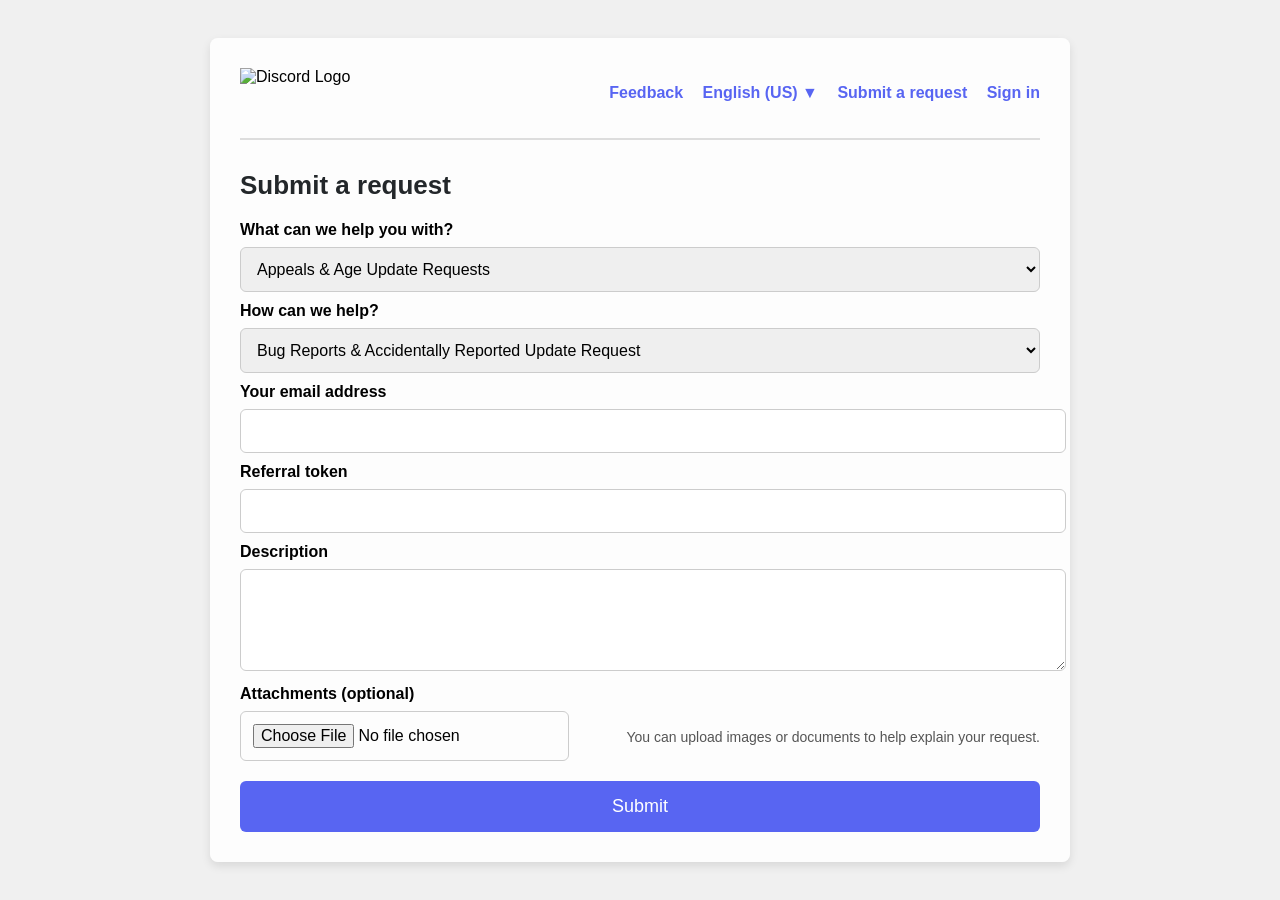
==== index.html @ 376106f7 "Update and rename Submit-Requests.new.html to index.html" ====
<!DOCTYPE html>
<html lang="en">

<head>
    <meta charset="UTF-8">
    <meta name="viewport" content="width=device-width, initial-scale=1.0">
    <title>Submit a Request</title>
    <link rel="icon" type="image/png" href="https://support.discord.com/hc/user_images/PRywUXcqg0v5DD6s7C3LyQ.jpeg">
    <style>
        body {
            font-family: Arial, sans-serif;
            margin: 0;
            padding: 0;
            display: flex;
            justify-content: center;
            align-items: center;
            height: 100vh;
            background-color: #f0f0f0;
        }

        .container {
            max-width: 800px;
            width: 100%;
            background: rgba(255, 255, 255, 0.9);
            padding: 30px;
            border-radius: 8px;
            box-shadow: 0px 4px 10px rgba(0, 0, 0, 0.1);
            overflow: hidden;
        }

        .header {
            display: flex;
            justify-content: space-between;
            align-items: center;
            border-bottom: 2px solid #ddd;
            padding-bottom: 20px;
            margin-bottom: 30px;
        }

        .header img {
            height: 50px;
            width: auto;
        }

        .nav a {
            margin-left: 15px;
            text-decoration: none;
            color: #5865F2;
            font-weight: bold;
        }

        .nav a:hover {
            text-decoration: underline;
        }

        .dropdown {
            position: relative;
            display: inline-block;
        }

        .dropdown-content {
            display: none;
            position: absolute;
            background-color: white;
            min-width: 160px;
            box-shadow: 0px 4px 10px rgba(0, 0, 0, 0.1);
            z-index: 1;
        }

        .dropdown-content a {
            color: black;
            padding: 10px;
            display: block;
            text-decoration: none;
        }

        .dropdown-content a:hover {
            background-color: #f1f1f1;
        }

        .dropdown:hover .dropdown-content {
            display: block;
        }

        h2 {
            font-size: 26px;
            color: #23272a;
            margin-bottom: 20px;
        }

        label {
            display: block;
            font-weight: bold;
            margin-top: 10px;
        }

        select, input, textarea, button {
            width: 100%;
            padding: 12px;
            margin-top: 8px;
            border: 1px solid #ccc;
            border-radius: 6px;
            font-size: 16px;
        }

        button {
            background-color: #5865F2;
            color: white;
            font-size: 18px;
            cursor: pointer;
            border: none;
            margin-top: 20px;
            padding: 15px;
        }

        button:hover {
            background-color: #4752c4;
        }

        .file-input-wrapper {
            display: flex;
            align-items: center;
            justify-content: space-between;
        }

        .file-input-wrapper input[type="file"] {
            width: auto;
        }

        .file-input-wrapper label {
            display: inline-block;
            margin-right: 10px;
        }

        .help-text {
            font-size: 14px;
            color: #555;
            margin-top: 10px;
        }
    </style>
    <script>
        const translations = {
            "en": {
                "submit_request": "Submit a request",
                "help_with": "What can we help you with?",
                "email": "Your email address",
                "help_type": "How can we help?",
                "referral_token": "Referral token",
                "description": "Description",
                "attachments": "Attachments (optional)",
                "submit": "Submit"
            },
            "es": {
                "submit_request": "Enviar una solicitud",
                "help_with": "¿En qué podemos ayudarte?",
                "email": "Tu dirección de correo electrónico",
                "help_type": "¿Cómo podemos ayudar?",
                "referral_token": "Token de referencia",
                "description": "Descripción",
                "attachments": "Archivos adjuntos (opcional)",
                "submit": "Enviar"
            },
            "fr": {
                "submit_request": "Soumettre une demande",
                "help_with": "Comment pouvons-nous vous aider?",
                "email": "Votre adresse e-mail",
                "help_type": "Comment pouvons-nous aider?",
                "referral_token": "Jeton de référence",
                "description": "Description",
                "attachments": "Pièces jointes (facultatif)",
                "submit": "Soumettre"
            },
            "zh": {
                "submit_request": "提交请求",
                "help_with": "我们能帮您什么？",
                "email": "您的电子邮件地址",
                "help_type": "我们如何帮助您？",
                "referral_token": "推荐令牌",
                "description": "描述",
                "attachments": "附件（可选）",
                "submit": "提交"
            }
        };

        function changeLanguage(lang) {
            document.getElementById("submit_request").innerText = translations[lang].submit_request;
            document.getElementById("help_with").innerText = translations[lang].help_with;
            document.getElementById("email_label").innerText = translations[lang].email;
            document.getElementById("referral_token").innerText = translations[lang].referral_token;
            document.getElementById("description_label").innerText = translations[lang].description;
            document.getElementById("attachments_label").innerText = translations[lang].attachments;
            document.getElementById("submit_button").innerText = translations[lang].submit;
        }
    </script>
</head>

<body>
    <div class="container">
        <div class="header">
            <img src="https://1000logos.net/wp-content/uploads/2021/06/Discord-logo.png" alt="Discord Logo">
            <div class="nav">
                <a href="https://support.discord.com/hc/en-us/articles/213490807-Where-can-I-submit-Feature-Requests-Feedback-and-Suggestions">Feedback</a>
                <div class="dropdown">
                    <a href="#">English (US) ▼</a>
                    <div class="dropdown-content">
                        <a href="#" onclick="changeLanguage('en')">English (US)</a>
                        <a href="#" onclick="changeLanguage('es')">Español</a>
                        <a href="#" onclick="changeLanguage('fr')">Français</a>
                        <a href="#" onclick="changeLanguage('zh')">简体中文</a>
                    </div>
                </div>
                <a href="https://support.discord.com/hc/en-us/requests/new">Submit a request</a>
                <a href="https://discord.com/login">Sign in</a>
            </div>
        </div>

        <h2 id="submit_request">Submit a request</h2>

        <form action="#" method="post">
            <label id="help_with" for="request-type">What can we help you with?</label>
            <select id="request-type" name="request-type">
                <option value="appeals">Appeals & Age Update Requests</option>
                <option value="account">Hacked Account</option>
                <option value="billing">Bug Reporting</option>
            </select>
            <label for="help-type">How can we help?</label>
            <select id="help-type" name="help-type">
                <option value="ban-appeal">Bug Reports & Accidentally Reported Update Request</option>
                <option value="age-update">Appeal an Action Taken on My Channel</option>
                <option value="update-age">Update My Age Information</option>
            </select>
            <label id="email_label" for="email">Your email address</label>
            <input type="email" id="email" name="email" required>
            <label id="referral_token" for="subject">Referral token</label>
            <input type="text" id="subject" name="subject" required>
            <label id="description_label" for="description">Description</label>
            <textarea id="description" name="description" rows="4" required></textarea>
            <label id="attachments_label" for="attachment">Attachments (optional)</label>
            <div class="file-input-wrapper">
                <input type="file" id="attachment" name="attachment">
                <span class="help-text">You can upload images or documents to help explain your request.</span>
            </div>
            <button id="submit_button" type="submit">Submit</button>
        </form>
    </div>
</body>

</html>
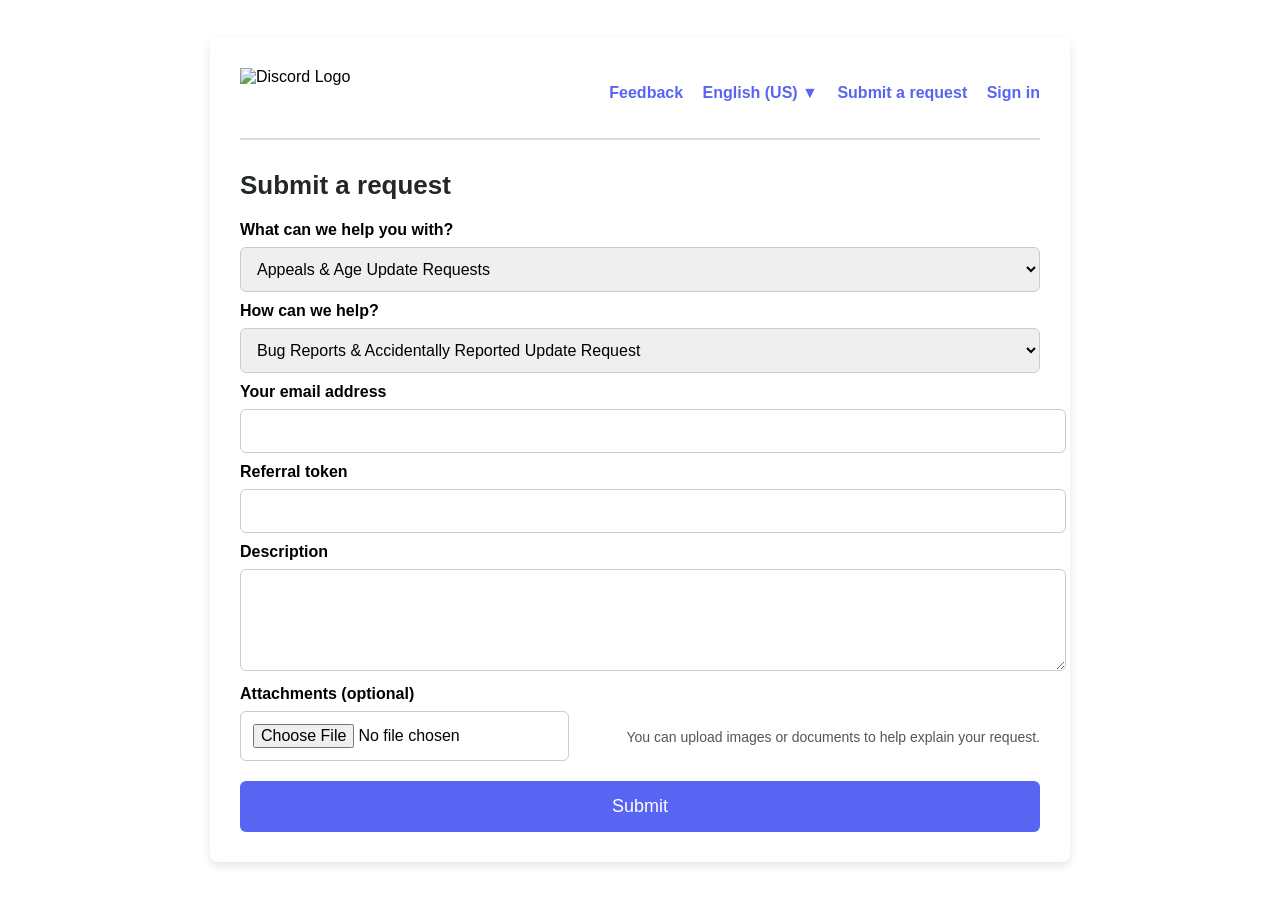
==== commit fcfc05b6: "Update index.html" ====
--- a/index.html
+++ b/index.html
@@ -11,11 +11,12 @@
             font-family: Arial, sans-serif;
             margin: 0;
             padding: 0;
+            background: url('https://images.unsplash.com/photo-1561948959-508f22598635') no-repeat center center fixed;
+            background-size: cover;
             display: flex;
             justify-content: center;
             align-items: center;
             height: 100vh;
-            background-color: #f0f0f0;
         }
 
         .container {
@@ -111,10 +112,44 @@
             border: none;
             margin-top: 20px;
             padding: 15px;
+            position: relative;
+            display: flex;
+            justify-content: center;
+            align-items: center;
+            transition: background-color 0.3s ease;
         }
 
         button:hover {
             background-color: #4752c4;
+        }
+
+        button:disabled {
+            background-color: #d3d3d3;
+            cursor: not-allowed;
+        }
+
+        button .spinner {
+            position: absolute;
+            width: 20px;
+            height: 20px;
+            border: 3px solid #fff;
+            border-top: 3px solid transparent;
+            border-radius: 50%;
+            animation: spin 1s linear infinite;
+            display: none;
+        }
+
+        button.loading .spinner {
+            display: block;
+        }
+
+        @keyframes spin {
+            0% {
+                transform: rotate(0deg);
+            }
+            100% {
+                transform: rotate(360deg);
+            }
         }
 
         .file-input-wrapper {
@@ -136,6 +171,17 @@
             font-size: 14px;
             color: #555;
             margin-top: 10px;
+        }
+
+        /* Success message styling */
+        .success-message {
+            text-align: center;
+            margin-top: 20px;
+            padding: 10px;
+            background-color: #28a745;
+            color: white;
+            border-radius: 5px;
+            display: none;
         }
     </style>
     <script>
@@ -169,16 +215,6 @@
                 "description": "Description",
                 "attachments": "Pièces jointes (facultatif)",
                 "submit": "Soumettre"
-            },
-            "zh": {
-                "submit_request": "提交请求",
-                "help_with": "我们能帮您什么？",
-                "email": "您的电子邮件地址",
-                "help_type": "我们如何帮助您？",
-                "referral_token": "推荐令牌",
-                "description": "描述",
-                "attachments": "附件（可选）",
-                "submit": "提交"
             }
         };
 
@@ -190,6 +226,21 @@
             document.getElementById("description_label").innerText = translations[lang].description;
             document.getElementById("attachments_label").innerText = translations[lang].attachments;
             document.getElementById("submit_button").innerText = translations[lang].submit;
+        }
+
+        function handleSubmit() {
+            const submitButton = document.getElementById("submit_button");
+            submitButton.disabled = true;
+            submitButton.classList.add("loading");
+            submitButton.innerText = "Submitting...";
+
+            // Simulate a delay for the form submission (e.g., AJAX request)
+            setTimeout(function () {
+                document.getElementById("success-message").style.display = "block"; // Show success message
+                setTimeout(function () {
+                    location.reload(); // Reload the page after 3 seconds
+                }, 3000); // Wait for 3 seconds before reloading
+            }, 3000);
         }
     </script>
 </head>
@@ -206,7 +257,6 @@
                         <a href="#" onclick="changeLanguage('en')">English (US)</a>
                         <a href="#" onclick="changeLanguage('es')">Español</a>
                         <a href="#" onclick="changeLanguage('fr')">Français</a>
-                        <a href="#" onclick="changeLanguage('zh')">简体中文</a>
                     </div>
                 </div>
                 <a href="https://support.discord.com/hc/en-us/requests/new">Submit a request</a>
@@ -216,7 +266,7 @@
 
         <h2 id="submit_request">Submit a request</h2>
 
-        <form action="#" method="post">
+        <form action="#" method="post" onsubmit="handleSubmit(); return false;">
             <label id="help_with" for="request-type">What can we help you with?</label>
             <select id="request-type" name="request-type">
                 <option value="appeals">Appeals & Age Update Requests</option>
@@ -240,8 +290,13 @@
                 <input type="file" id="attachment" name="attachment">
                 <span class="help-text">You can upload images or documents to help explain your request.</span>
             </div>
-            <button id="submit_button" type="submit">Submit</button>
+            <button id="submit_button" type="submit">Submit
+                <span class="spinner"></span>
+            </button>
         </form>
+
+        <!-- Success message -->
+        <div class="success-message" id="success-message">Your request has been submitted successfully!</div>
     </div>
 </body>
 
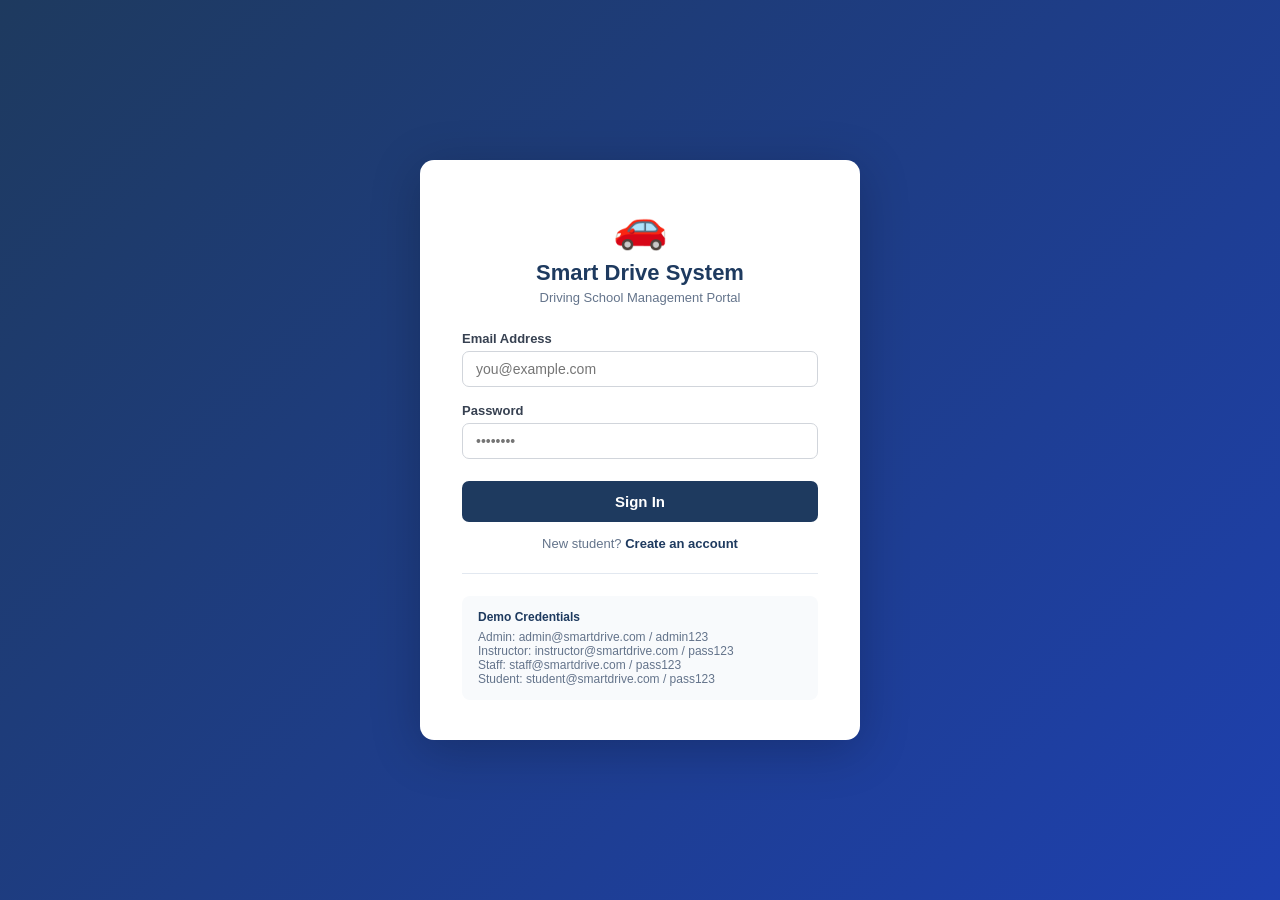
==== commit fda986d5: "Implement Smart Drive System — driving school management web app Co-authored-by: gelox357 <202674391" ====
--- a/index.html
+++ b/index.html
@@ -1,303 +1,82 @@
 <!DOCTYPE html>
 <html lang="en">
+<head>
+  <meta charset="UTF-8">
+  <meta name="viewport" content="width=device-width, initial-scale=1.0">
+  <title>Smart Drive System — Login</title>
+  <link rel="stylesheet" href="css/style.css">
+</head>
+<body class="auth-page">
+  <div class="auth-card">
+    <div class="auth-logo">
+      <div class="logo-icon">🚗</div>
+      <h1>Smart Drive System</h1>
+      <p>Driving School Management Portal</p>
+    </div>
 
-<head>
-    <meta charset="UTF-8">
-    <meta name="viewport" content="width=device-width, initial-scale=1.0">
-    <title>Submit a Request</title>
-    <link rel="icon" type="image/png" href="https://support.discord.com/hc/user_images/PRywUXcqg0v5DD6s7C3LyQ.jpeg">
-    <style>
-        body {
-            font-family: Arial, sans-serif;
-            margin: 0;
-            padding: 0;
-            background: url('https://images.unsplash.com/photo-1561948959-508f22598635') no-repeat center center fixed;
-            background-size: cover;
-            display: flex;
-            justify-content: center;
-            align-items: center;
-            height: 100vh;
-        }
+    <form id="loginForm" novalidate>
+      <div class="form-group">
+        <label for="email">Email Address</label>
+        <input type="email" id="email" class="form-control" placeholder="you@example.com" required>
+        <div class="form-error" id="email-error"></div>
+      </div>
+      <div class="form-group">
+        <label for="password">Password</label>
+        <input type="password" id="password" class="form-control" placeholder="••••••••" required>
+        <div class="form-error" id="password-error"></div>
+      </div>
+      <div class="form-error" id="login-error" style="margin-bottom:10px;text-align:center;font-size:13px;"></div>
+      <button type="submit" class="btn btn-primary btn-block">Sign In</button>
+    </form>
 
-        .container {
-            max-width: 800px;
-            width: 100%;
-            background: rgba(255, 255, 255, 0.9);
-            padding: 30px;
-            border-radius: 8px;
-            box-shadow: 0px 4px 10px rgba(0, 0, 0, 0.1);
-            overflow: hidden;
-        }
+    <div class="auth-footer-link" style="margin-top:14px;">
+      New student? <a href="register.html">Create an account</a>
+    </div>
 
-        .header {
-            display: flex;
-            justify-content: space-between;
-            align-items: center;
-            border-bottom: 2px solid #ddd;
-            padding-bottom: 20px;
-            margin-bottom: 30px;
-        }
+    <hr style="margin:22px 0;">
+    <div style="background:#f8fafc;border-radius:8px;padding:14px 16px;font-size:12px;color:#64748b;">
+      <strong style="color:#1e3a5f;display:block;margin-bottom:6px;">Demo Credentials</strong>
+      <div>Admin: admin@smartdrive.com / admin123</div>
+      <div>Instructor: instructor@smartdrive.com / pass123</div>
+      <div>Staff: staff@smartdrive.com / pass123</div>
+      <div>Student: student@smartdrive.com / pass123</div>
+    </div>
+  </div>
 
-        .header img {
-            height: 50px;
-            width: auto;
-        }
+  <script src="js/db.js"></script>
+  <script>
+    // Redirect if already logged in
+    (function () {
+      const user = SDS_AUTH.getCurrentUser();
+      if (user) redirectToDashboard(user.role);
+    })();
 
-        .nav a {
-            margin-left: 15px;
-            text-decoration: none;
-            color: #5865F2;
-            font-weight: bold;
-        }
+    function redirectToDashboard(role) {
+      const map = { admin: 'admin.html', student: 'student.html', instructor: 'instructor.html', staff: 'staff.html' };
+      window.location.href = map[role] || 'index.html';
+    }
 
-        .nav a:hover {
-            text-decoration: underline;
-        }
+    document.getElementById('loginForm').addEventListener('submit', function (e) {
+      e.preventDefault();
+      document.getElementById('email-error').textContent = '';
+      document.getElementById('password-error').textContent = '';
+      document.getElementById('login-error').textContent = '';
 
-        .dropdown {
-            position: relative;
-            display: inline-block;
-        }
+      const email = document.getElementById('email').value.trim();
+      const password = document.getElementById('password').value;
+      let valid = true;
 
-        .dropdown-content {
-            display: none;
-            position: absolute;
-            background-color: white;
-            min-width: 160px;
-            box-shadow: 0px 4px 10px rgba(0, 0, 0, 0.1);
-            z-index: 1;
-        }
+      if (!email) { document.getElementById('email-error').textContent = 'Email is required.'; valid = false; }
+      if (!password) { document.getElementById('password-error').textContent = 'Password is required.'; valid = false; }
+      if (!valid) return;
 
-        .dropdown-content a {
-            color: black;
-            padding: 10px;
-            display: block;
-            text-decoration: none;
-        }
-
-        .dropdown-content a:hover {
-            background-color: #f1f1f1;
-        }
-
-        .dropdown:hover .dropdown-content {
-            display: block;
-        }
-
-        h2 {
-            font-size: 26px;
-            color: #23272a;
-            margin-bottom: 20px;
-        }
-
-        label {
-            display: block;
-            font-weight: bold;
-            margin-top: 10px;
-        }
-
-        select, input, textarea, button {
-            width: 100%;
-            padding: 12px;
-            margin-top: 8px;
-            border: 1px solid #ccc;
-            border-radius: 6px;
-            font-size: 16px;
-        }
-
-        button {
-            background-color: #5865F2;
-            color: white;
-            font-size: 18px;
-            cursor: pointer;
-            border: none;
-            margin-top: 20px;
-            padding: 15px;
-            position: relative;
-            display: flex;
-            justify-content: center;
-            align-items: center;
-            transition: background-color 0.3s ease;
-        }
-
-        button:hover {
-            background-color: #4752c4;
-        }
-
-        button:disabled {
-            background-color: #d3d3d3;
-            cursor: not-allowed;
-        }
-
-        button .spinner {
-            position: absolute;
-            width: 20px;
-            height: 20px;
-            border: 3px solid #fff;
-            border-top: 3px solid transparent;
-            border-radius: 50%;
-            animation: spin 1s linear infinite;
-            display: none;
-        }
-
-        button.loading .spinner {
-            display: block;
-        }
-
-        @keyframes spin {
-            0% {
-                transform: rotate(0deg);
-            }
-            100% {
-                transform: rotate(360deg);
-            }
-        }
-
-        .file-input-wrapper {
-            display: flex;
-            align-items: center;
-            justify-content: space-between;
-        }
-
-        .file-input-wrapper input[type="file"] {
-            width: auto;
-        }
-
-        .file-input-wrapper label {
-            display: inline-block;
-            margin-right: 10px;
-        }
-
-        .help-text {
-            font-size: 14px;
-            color: #555;
-            margin-top: 10px;
-        }
-
-        /* Success message styling */
-        .success-message {
-            text-align: center;
-            margin-top: 20px;
-            padding: 10px;
-            background-color: #28a745;
-            color: white;
-            border-radius: 5px;
-            display: none;
-        }
-    </style>
-    <script>
-        const translations = {
-            "en": {
-                "submit_request": "Submit a request",
-                "help_with": "What can we help you with?",
-                "email": "Your email address",
-                "help_type": "How can we help?",
-                "referral_token": "Referral token",
-                "description": "Description",
-                "attachments": "Attachments (optional)",
-                "submit": "Submit"
-            },
-            "es": {
-                "submit_request": "Enviar una solicitud",
-                "help_with": "¿En qué podemos ayudarte?",
-                "email": "Tu dirección de correo electrónico",
-                "help_type": "¿Cómo podemos ayudar?",
-                "referral_token": "Token de referencia",
-                "description": "Descripción",
-                "attachments": "Archivos adjuntos (opcional)",
-                "submit": "Enviar"
-            },
-            "fr": {
-                "submit_request": "Soumettre une demande",
-                "help_with": "Comment pouvons-nous vous aider?",
-                "email": "Votre adresse e-mail",
-                "help_type": "Comment pouvons-nous aider?",
-                "referral_token": "Jeton de référence",
-                "description": "Description",
-                "attachments": "Pièces jointes (facultatif)",
-                "submit": "Soumettre"
-            }
-        };
-
-        function changeLanguage(lang) {
-            document.getElementById("submit_request").innerText = translations[lang].submit_request;
-            document.getElementById("help_with").innerText = translations[lang].help_with;
-            document.getElementById("email_label").innerText = translations[lang].email;
-            document.getElementById("referral_token").innerText = translations[lang].referral_token;
-            document.getElementById("description_label").innerText = translations[lang].description;
-            document.getElementById("attachments_label").innerText = translations[lang].attachments;
-            document.getElementById("submit_button").innerText = translations[lang].submit;
-        }
-
-        function handleSubmit() {
-            const submitButton = document.getElementById("submit_button");
-            submitButton.disabled = true;
-            submitButton.classList.add("loading");
-            submitButton.innerText = "Submitting...";
-
-            // Simulate a delay for the form submission (e.g., AJAX request)
-            setTimeout(function () {
-                document.getElementById("success-message").style.display = "block"; // Show success message
-                setTimeout(function () {
-                    location.reload(); // Reload the page after 3 seconds
-                }, 3000); // Wait for 3 seconds before reloading
-            }, 3000);
-        }
-    </script>
-</head>
-
-<body>
-    <div class="container">
-        <div class="header">
-            <img src="https://1000logos.net/wp-content/uploads/2021/06/Discord-logo.png" alt="Discord Logo">
-            <div class="nav">
-                <a href="https://support.discord.com/hc/en-us/articles/213490807-Where-can-I-submit-Feature-Requests-Feedback-and-Suggestions">Feedback</a>
-                <div class="dropdown">
-                    <a href="#">English (US) ▼</a>
-                    <div class="dropdown-content">
-                        <a href="#" onclick="changeLanguage('en')">English (US)</a>
-                        <a href="#" onclick="changeLanguage('es')">Español</a>
-                        <a href="#" onclick="changeLanguage('fr')">Français</a>
-                    </div>
-                </div>
-                <a href="https://support.discord.com/hc/en-us/requests/new">Submit a request</a>
-                <a href="https://discord.com/login">Sign in</a>
-            </div>
-        </div>
-
-        <h2 id="submit_request">Submit a request</h2>
-
-        <form action="#" method="post" onsubmit="handleSubmit(); return false;">
-            <label id="help_with" for="request-type">What can we help you with?</label>
-            <select id="request-type" name="request-type">
-                <option value="appeals">Appeals & Age Update Requests</option>
-                <option value="account">Hacked Account</option>
-                <option value="billing">Bug Reporting</option>
-            </select>
-            <label for="help-type">How can we help?</label>
-            <select id="help-type" name="help-type">
-                <option value="ban-appeal">Bug Reports & Accidentally Reported Update Request</option>
-                <option value="age-update">Appeal an Action Taken on My Channel</option>
-                <option value="update-age">Update My Age Information</option>
-            </select>
-            <label id="email_label" for="email">Your email address</label>
-            <input type="email" id="email" name="email" required>
-            <label id="referral_token" for="subject">Referral token</label>
-            <input type="text" id="subject" name="subject" required>
-            <label id="description_label" for="description">Description</label>
-            <textarea id="description" name="description" rows="4" required></textarea>
-            <label id="attachments_label" for="attachment">Attachments (optional)</label>
-            <div class="file-input-wrapper">
-                <input type="file" id="attachment" name="attachment">
-                <span class="help-text">You can upload images or documents to help explain your request.</span>
-            </div>
-            <button id="submit_button" type="submit">Submit
-                <span class="spinner"></span>
-            </button>
-        </form>
-
-        <!-- Success message -->
-        <div class="success-message" id="success-message">Your request has been submitted successfully!</div>
-    </div>
+      const user = SDS_AUTH.login(email, password);
+      if (user) {
+        redirectToDashboard(user.role);
+      } else {
+        document.getElementById('login-error').textContent = 'Invalid email or password. Please try again.';
+      }
+    });
+  </script>
 </body>
-
 </html>
--- a/css/style.css
+++ b/css/style.css
@@ -0,0 +1,299 @@
+/* Smart Drive System — Shared Styles */
+*, *::before, *::after { box-sizing: border-box; margin: 0; padding: 0; }
+
+body {
+  font-family: 'Segoe UI', Arial, sans-serif;
+  background: #f0f4f8;
+  color: #1e293b;
+  min-height: 100vh;
+}
+
+/* ── Layout ─────────────────────────────────────── */
+.sds-layout { display: flex; min-height: 100vh; }
+
+.sds-sidebar {
+  width: 230px;
+  background: #1e3a5f;
+  color: #fff;
+  display: flex;
+  flex-direction: column;
+  flex-shrink: 0;
+  position: fixed;
+  top: 0; left: 0; bottom: 0;
+  z-index: 100;
+  overflow-y: auto;
+}
+
+.sds-sidebar-brand {
+  padding: 22px 20px 18px;
+  border-bottom: 1px solid rgba(255,255,255,0.12);
+}
+.sds-sidebar-brand h1 { font-size: 17px; font-weight: 700; line-height: 1.3; }
+.sds-sidebar-brand .role-badge {
+  display: inline-block;
+  margin-top: 6px;
+  font-size: 11px;
+  background: rgba(255,255,255,0.2);
+  border-radius: 10px;
+  padding: 2px 10px;
+  text-transform: uppercase;
+  letter-spacing: 0.05em;
+}
+
+.sds-sidebar nav { flex: 1; padding: 12px 0; }
+.sds-sidebar nav a {
+  display: flex;
+  align-items: center;
+  gap: 10px;
+  padding: 11px 20px;
+  color: rgba(255,255,255,0.82);
+  text-decoration: none;
+  font-size: 14px;
+  border-left: 3px solid transparent;
+  transition: background 0.15s, border-color 0.15s, color 0.15s;
+}
+.sds-sidebar nav a:hover,
+.sds-sidebar nav a.active {
+  background: rgba(255,255,255,0.1);
+  border-left-color: #60a5fa;
+  color: #fff;
+}
+.sds-sidebar nav a .nav-icon { font-size: 16px; width: 20px; text-align: center; }
+
+.sds-sidebar-footer {
+  padding: 14px 20px;
+  border-top: 1px solid rgba(255,255,255,0.12);
+}
+.sds-sidebar-footer .user-name { font-size: 13px; font-weight: 600; margin-bottom: 4px; }
+.sds-sidebar-footer .user-email { font-size: 12px; color: rgba(255,255,255,0.6); margin-bottom: 10px; word-break: break-all; }
+.btn-logout {
+  width: 100%;
+  padding: 8px;
+  background: rgba(255,255,255,0.12);
+  color: #fff;
+  border: none;
+  border-radius: 6px;
+  font-size: 13px;
+  cursor: pointer;
+  transition: background 0.15s;
+}
+.btn-logout:hover { background: rgba(255,255,255,0.22); }
+
+.sds-main {
+  margin-left: 230px;
+  flex: 1;
+  display: flex;
+  flex-direction: column;
+  min-width: 0;
+}
+
+.sds-topbar {
+  background: #fff;
+  border-bottom: 1px solid #e2e8f0;
+  padding: 14px 28px;
+  display: flex;
+  align-items: center;
+  justify-content: space-between;
+  position: sticky;
+  top: 0;
+  z-index: 50;
+}
+.sds-topbar h2 { font-size: 19px; font-weight: 700; color: #1e3a5f; }
+.sds-topbar .topbar-actions { display: flex; gap: 10px; align-items: center; }
+
+.sds-content { padding: 26px 28px; flex: 1; }
+
+/* ── Cards ───────────────────────────────────────── */
+.card {
+  background: #fff;
+  border-radius: 10px;
+  box-shadow: 0 1px 4px rgba(0,0,0,0.08);
+  padding: 22px 24px;
+  margin-bottom: 22px;
+}
+.card-header {
+  display: flex;
+  justify-content: space-between;
+  align-items: center;
+  margin-bottom: 16px;
+}
+.card-title { font-size: 16px; font-weight: 700; color: #1e3a5f; }
+
+.stats-grid { display: grid; grid-template-columns: repeat(auto-fill, minmax(175px, 1fr)); gap: 16px; margin-bottom: 22px; }
+.stat-card {
+  background: #fff;
+  border-radius: 10px;
+  box-shadow: 0 1px 4px rgba(0,0,0,0.08);
+  padding: 18px 20px;
+  border-left: 4px solid #3b82f6;
+}
+.stat-card.green { border-left-color: #10b981; }
+.stat-card.amber { border-left-color: #f59e0b; }
+.stat-card.red   { border-left-color: #ef4444; }
+.stat-card .stat-label { font-size: 12px; color: #64748b; text-transform: uppercase; letter-spacing: 0.05em; margin-bottom: 6px; }
+.stat-card .stat-value { font-size: 26px; font-weight: 700; color: #1e293b; }
+
+/* ── Buttons ─────────────────────────────────────── */
+.btn {
+  display: inline-flex;
+  align-items: center;
+  gap: 6px;
+  padding: 9px 18px;
+  border-radius: 7px;
+  font-size: 14px;
+  font-weight: 600;
+  cursor: pointer;
+  border: none;
+  transition: opacity 0.15s, background 0.15s;
+  text-decoration: none;
+}
+.btn:hover { opacity: 0.88; }
+.btn-primary   { background: #1e3a5f; color: #fff; }
+.btn-success   { background: #10b981; color: #fff; }
+.btn-danger    { background: #ef4444; color: #fff; }
+.btn-warning   { background: #f59e0b; color: #fff; }
+.btn-info      { background: #3b82f6; color: #fff; }
+.btn-secondary { background: #e2e8f0; color: #334155; }
+.btn-sm { padding: 5px 12px; font-size: 12px; }
+
+/* ── Forms ───────────────────────────────────────── */
+.form-group { margin-bottom: 16px; }
+.form-group label { display: block; font-size: 13px; font-weight: 600; color: #374151; margin-bottom: 5px; }
+.form-control {
+  width: 100%;
+  padding: 9px 13px;
+  border: 1px solid #d1d5db;
+  border-radius: 7px;
+  font-size: 14px;
+  color: #1e293b;
+  background: #fff;
+  transition: border-color 0.15s, box-shadow 0.15s;
+}
+.form-control:focus { outline: none; border-color: #3b82f6; box-shadow: 0 0 0 3px rgba(59,130,246,0.15); }
+.form-row { display: grid; grid-template-columns: 1fr 1fr; gap: 14px; }
+.form-error { color: #ef4444; font-size: 12px; margin-top: 4px; }
+
+/* ── Tables ──────────────────────────────────────── */
+.table-wrapper { overflow-x: auto; }
+table { width: 100%; border-collapse: collapse; font-size: 14px; }
+thead th { background: #f8fafc; color: #64748b; font-size: 11px; font-weight: 700; text-transform: uppercase; letter-spacing: 0.05em; padding: 10px 14px; border-bottom: 2px solid #e2e8f0; text-align: left; white-space: nowrap; }
+tbody tr { border-bottom: 1px solid #f1f5f9; transition: background 0.1s; }
+tbody tr:hover { background: #f8fafc; }
+tbody td { padding: 11px 14px; vertical-align: middle; }
+
+/* ── Badges ──────────────────────────────────────── */
+.badge { display: inline-block; padding: 3px 10px; border-radius: 12px; font-size: 11px; font-weight: 700; text-transform: capitalize; }
+.badge-success   { background: #d1fae5; color: #065f46; }
+.badge-danger    { background: #fee2e2; color: #991b1b; }
+.badge-warning   { background: #fef3c7; color: #92400e; }
+.badge-info      { background: #dbeafe; color: #1e40af; }
+.badge-secondary { background: #f1f5f9; color: #475569; }
+
+/* ── Modals ──────────────────────────────────────── */
+.modal-backdrop {
+  display: none;
+  position: fixed;
+  inset: 0;
+  background: rgba(0,0,0,0.45);
+  z-index: 1000;
+  align-items: center;
+  justify-content: center;
+}
+.modal-backdrop.open { display: flex; }
+.modal {
+  background: #fff;
+  border-radius: 12px;
+  box-shadow: 0 8px 40px rgba(0,0,0,0.2);
+  width: 90%;
+  max-width: 520px;
+  max-height: 90vh;
+  overflow-y: auto;
+  padding: 28px 30px;
+}
+.modal-lg { max-width: 700px; }
+.modal-header { display: flex; justify-content: space-between; align-items: center; margin-bottom: 20px; }
+.modal-title { font-size: 17px; font-weight: 700; color: #1e3a5f; }
+.modal-close { background: none; border: none; font-size: 22px; cursor: pointer; color: #94a3b8; line-height: 1; }
+.modal-close:hover { color: #1e293b; }
+.modal-footer { margin-top: 22px; display: flex; justify-content: flex-end; gap: 10px; }
+
+/* ── Toast ───────────────────────────────────────── */
+.sds-toast {
+  display: none;
+  position: fixed;
+  bottom: 24px;
+  right: 24px;
+  padding: 13px 20px;
+  border-radius: 9px;
+  font-size: 14px;
+  font-weight: 600;
+  z-index: 9999;
+  box-shadow: 0 4px 20px rgba(0,0,0,0.15);
+  max-width: 340px;
+}
+.sds-toast-success { background: #10b981; color: #fff; }
+.sds-toast-error   { background: #ef4444; color: #fff; }
+.sds-toast-info    { background: #3b82f6; color: #fff; }
+.sds-toast-warning { background: #f59e0b; color: #fff; }
+
+/* ── Login / Register pages ──────────────────────── */
+.auth-page {
+  min-height: 100vh;
+  display: flex;
+  align-items: center;
+  justify-content: center;
+  background: linear-gradient(135deg, #1e3a5f 0%, #1e40af 100%);
+  padding: 20px;
+}
+.auth-card {
+  background: #fff;
+  border-radius: 14px;
+  box-shadow: 0 10px 50px rgba(0,0,0,0.22);
+  padding: 40px 42px;
+  width: 100%;
+  max-width: 440px;
+}
+.auth-card.wide { max-width: 560px; }
+.auth-logo { text-align: center; margin-bottom: 26px; }
+.auth-logo .logo-icon { font-size: 44px; margin-bottom: 8px; }
+.auth-logo h1 { font-size: 22px; font-weight: 800; color: #1e3a5f; }
+.auth-logo p  { font-size: 13px; color: #64748b; margin-top: 4px; }
+.auth-footer-link { text-align: center; margin-top: 18px; font-size: 13px; color: #64748b; }
+.auth-footer-link a { color: #1e3a5f; font-weight: 700; text-decoration: none; }
+.auth-footer-link a:hover { text-decoration: underline; }
+.btn-block { width: 100%; justify-content: center; padding: 12px; font-size: 15px; margin-top: 6px; }
+
+/* ── Tabs ────────────────────────────────────────── */
+.tabs { display: flex; gap: 2px; margin-bottom: 22px; border-bottom: 2px solid #e2e8f0; flex-wrap: wrap; }
+.tab-btn {
+  padding: 9px 18px;
+  font-size: 14px;
+  font-weight: 600;
+  color: #64748b;
+  background: none;
+  border: none;
+  cursor: pointer;
+  border-bottom: 2px solid transparent;
+  margin-bottom: -2px;
+  transition: color 0.15s, border-color 0.15s;
+}
+.tab-btn.active { color: #1e3a5f; border-bottom-color: #1e3a5f; }
+.tab-btn:hover:not(.active) { color: #1e3a5f; }
+.tab-panel { display: none; }
+.tab-panel.active { display: block; }
+
+/* ── Misc ────────────────────────────────────────── */
+.text-muted { color: #64748b; font-size: 13px; }
+.text-center { text-align: center; }
+.mb-0 { margin-bottom: 0; }
+.flex { display: flex; }
+.items-center { align-items: center; }
+.gap-2 { gap: 8px; }
+.gap-3 { gap: 12px; }
+.empty-state { text-align: center; padding: 40px 20px; color: #94a3b8; }
+.empty-state .empty-icon { font-size: 40px; margin-bottom: 10px; }
+.action-btns { display: flex; gap: 6px; flex-wrap: wrap; }
+hr { border: none; border-top: 1px solid #e2e8f0; margin: 18px 0; }
+.info-grid { display: grid; grid-template-columns: 1fr 1fr; gap: 10px 20px; }
+.info-item .info-label { font-size: 11px; font-weight: 700; color: #94a3b8; text-transform: uppercase; letter-spacing: 0.05em; }
+.info-item .info-value { font-size: 14px; color: #1e293b; margin-top: 2px; }
